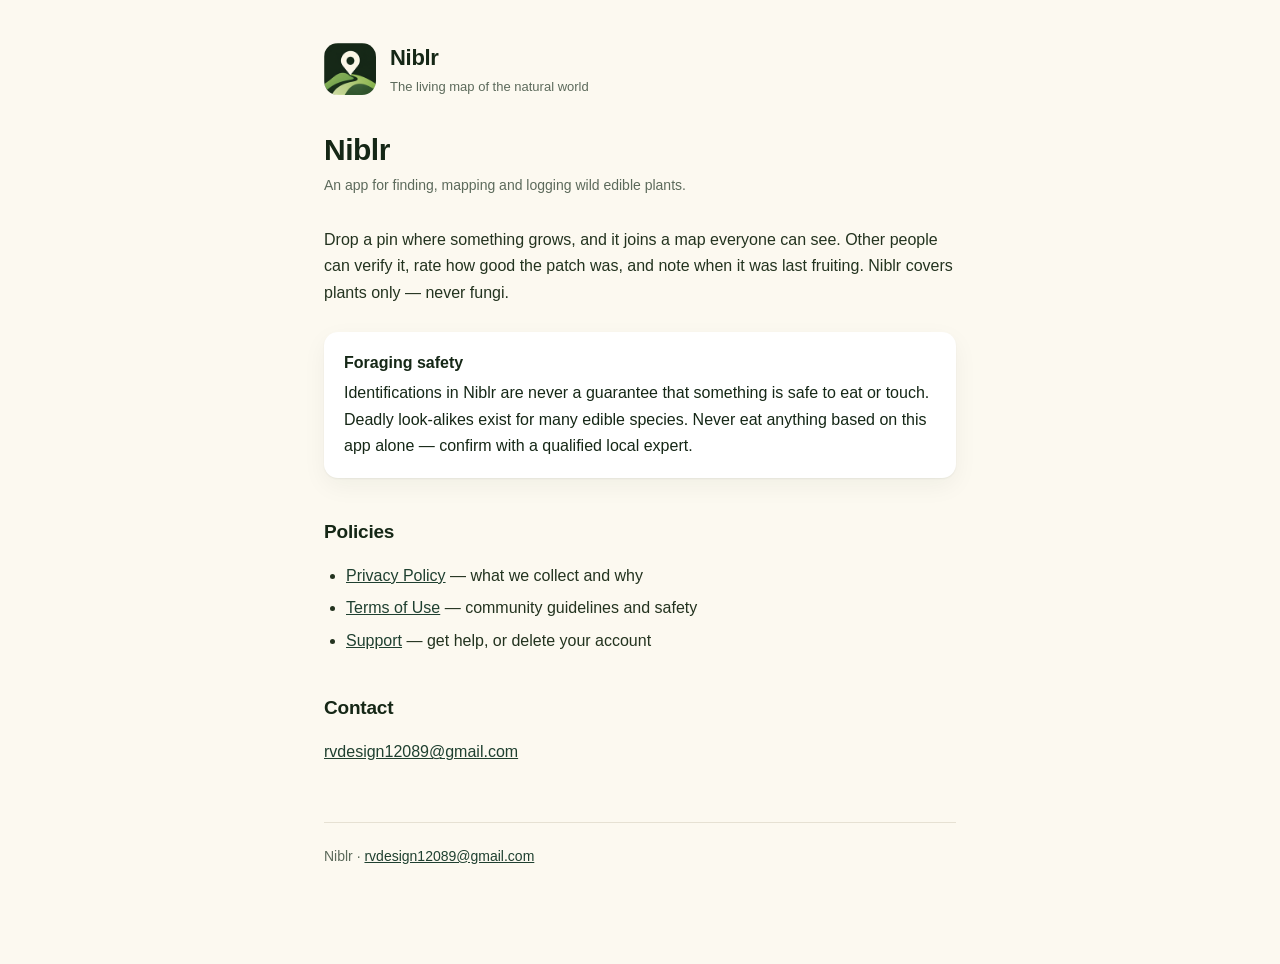
==== index.html @ 9a1eea9a "Niblr legal pages: privacy policy, terms of use, support" ====
<!doctype html>
<html lang="en">
<head>
<meta charset="utf-8">
<meta name="viewport" content="width=device-width, initial-scale=1">
<title>Niblr</title>
<link rel="icon" href="icon.png">
<link rel="stylesheet" href="style.css">
</head>
<body>
<div class="wrap">

<header>
  <img src="icon.png" alt="">
  <div>
    <div class="name">Niblr</div>
    <div class="kicker">The living map of the natural world</div>
  </div>
</header>

<h1>Niblr</h1>
<p class="updated">An app for finding, mapping and logging wild edible plants.</p>

<p>Drop a pin where something grows, and it joins a map everyone can see.
Other people can verify it, rate how good the patch was, and note when it was
last fruiting. Niblr covers plants only — never fungi.</p>

<div class="note">
  <strong>Foraging safety</strong>
  Identifications in Niblr are never a guarantee that something is safe to eat
  or touch. Deadly look-alikes exist for many edible species. Never eat
  anything based on this app alone — confirm with a qualified local expert.
</div>

<h2>Policies</h2>
<ul>
  <li><a href="privacy.html">Privacy Policy</a> — what we collect and why</li>
  <li><a href="terms.html">Terms of Use</a> — community guidelines and safety</li>
  <li><a href="support.html">Support</a> — get help, or delete your account</li>
</ul>

<h2>Contact</h2>
<p><a href="mailto:rvdesign12089@gmail.com">rvdesign12089@gmail.com</a></p>

<footer>Niblr · <a href="mailto:rvdesign12089@gmail.com">rvdesign12089@gmail.com</a></footer>

</div>
</body>
</html>
---- style.css ----
/* Niblr legal pages. Self-contained: no CDNs, no fonts to fetch, no scripts. */
:root {
  --paper: #fcf9f0;
  --ink: #152716;
  --muted: #5c6a5b;
  --rule: #e6e1d3;
  --accent: #1f4030;
}
* { box-sizing: border-box; }
body {
  margin: 0;
  background: var(--paper);
  color: var(--ink);
  font: 16px/1.65 -apple-system, BlinkMacSystemFont, "Segoe UI", Roboto, Helvetica, Arial, sans-serif;
  -webkit-text-size-adjust: 100%;
}
.wrap { max-width: 680px; margin: 0 auto; padding: 40px 24px 96px; }
header { display: flex; align-items: center; gap: 14px; margin-bottom: 34px; }
header img { width: 52px; height: 52px; border-radius: 14px; display: block; }
header .name { font-size: 22px; font-weight: 700; letter-spacing: -0.3px; }
header .kicker { font-size: 13px; color: var(--muted); }
h1 { font-size: 30px; line-height: 1.2; letter-spacing: -0.5px; margin: 0 0 6px; }
h2 { font-size: 19px; margin: 38px 0 10px; letter-spacing: -0.2px; }
h3 { font-size: 16px; margin: 24px 0 6px; }
p, li { color: #23331f; }
.updated { color: var(--muted); font-size: 14px; margin: 0 0 30px; }
a { color: var(--accent); }
ul { padding-left: 22px; }
li { margin: 6px 0; }
.note {
  background: #fff;
  border-radius: 14px;
  padding: 18px 20px;
  margin: 26px 0;
  box-shadow: 0 1px 2px rgba(21, 39, 22, 0.06), 0 8px 24px rgba(21, 39, 22, 0.05);
}
.note strong { display: block; margin-bottom: 4px; }
nav.links { display: flex; flex-wrap: wrap; gap: 10px 18px; margin: 30px 0 0; font-size: 15px; }
footer {
  margin-top: 56px; padding-top: 22px;
  border-top: 1px solid var(--rule);
  color: var(--muted); font-size: 14px;
}
table { border-collapse: collapse; width: 100%; margin: 14px 0; font-size: 15px; }
th, td { text-align: left; padding: 10px 12px; border-bottom: 1px solid var(--rule); vertical-align: top; }
th { font-weight: 600; }
.scroll { overflow-x: auto; }
@media (prefers-color-scheme: dark) {
  :root { --paper: #11190f; --ink: #eef0e6; --muted: #9aa696; --rule: #29331f; --accent: #a9c9a0; }
  p, li { color: #dfe4d5; }
  .note { background: #18220f; box-shadow: none; }
}
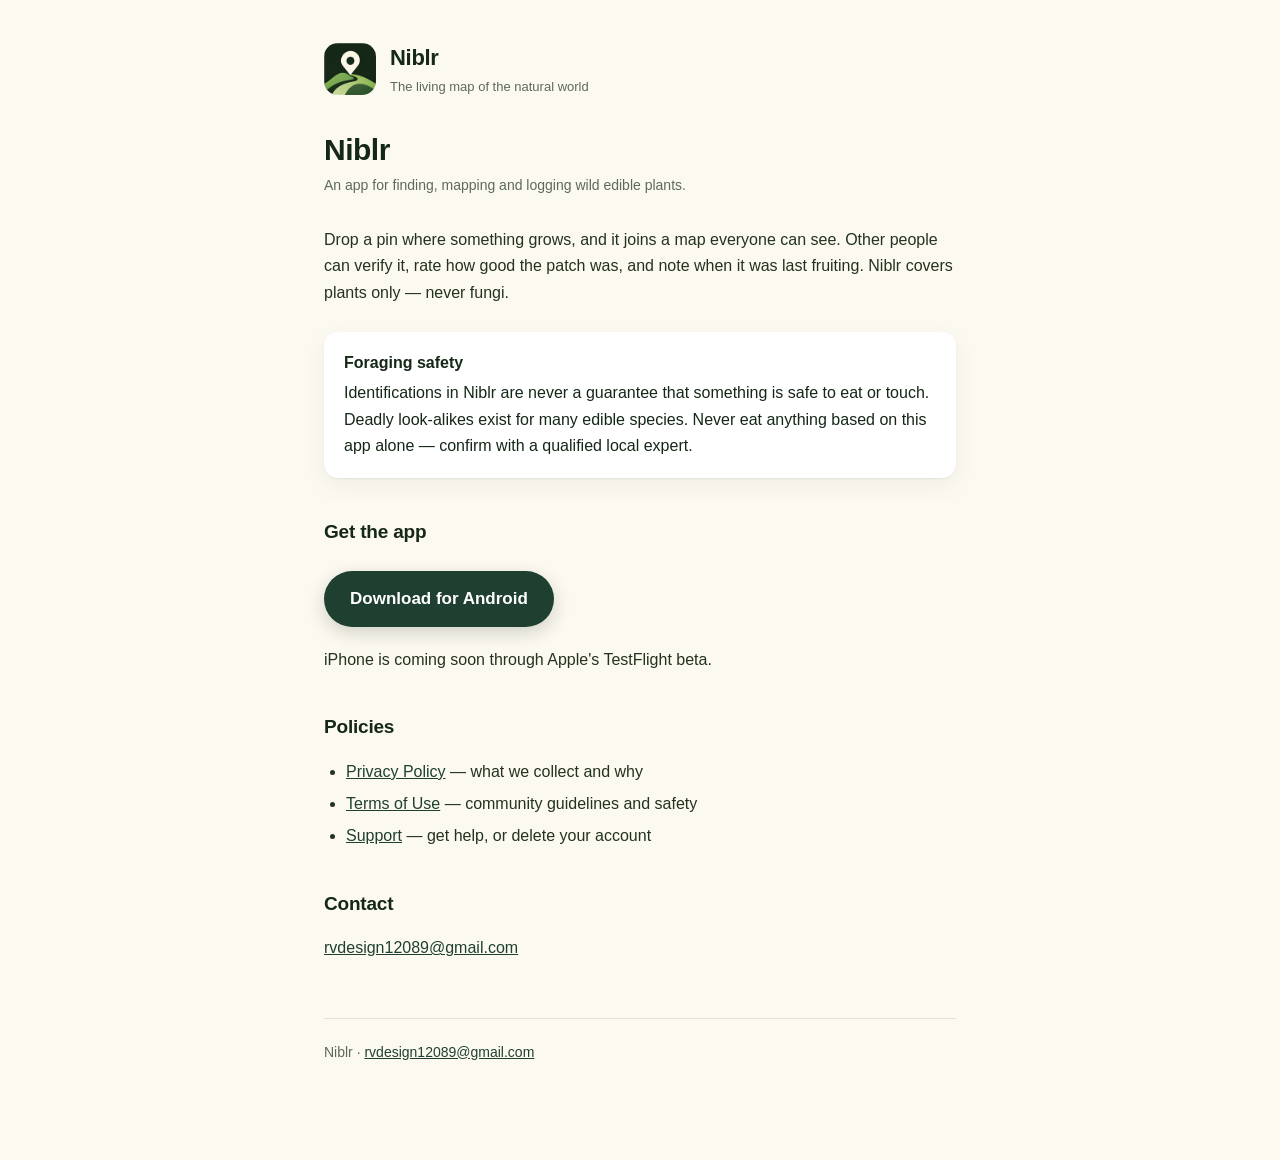
==== commit 79cc99e3: "Add Android download page Download button (latest GitHub release), install steps, safety note and fi" ====
--- a/index.html
+++ b/index.html
@@ -32,6 +32,10 @@
   anything based on this app alone — confirm with a qualified local expert.
 </div>
 
+<h2>Get the app</h2>
+<p><a class="button" href="android.html">Download for Android</a></p>
+<p>iPhone is coming soon through Apple's TestFlight beta.</p>
+
 <h2>Policies</h2>
 <ul>
   <li><a href="privacy.html">Privacy Policy</a> — what we collect and why</li>
--- a/style.css
+++ b/style.css
@@ -36,6 +36,21 @@
 }
 .note strong { display: block; margin-bottom: 4px; }
 nav.links { display: flex; flex-wrap: wrap; gap: 10px 18px; margin: 30px 0 0; font-size: 15px; }
+.button {
+  display: inline-block;
+  background: var(--accent);
+  color: #fff;
+  font-weight: 600;
+  font-size: 17px;
+  text-decoration: none;
+  padding: 14px 26px;
+  border-radius: 999px;
+  margin: 8px 0 4px;
+  box-shadow: 0 6px 18px rgba(21, 39, 22, 0.18);
+}
+.button:hover { filter: brightness(1.08); }
+ol { padding-left: 22px; }
+.fine { color: var(--muted); font-size: 12.5px; margin-top: 28px; word-break: break-all; }
 footer {
   margin-top: 56px; padding-top: 22px;
   border-top: 1px solid var(--rule);
@@ -49,4 +64,5 @@
   :root { --paper: #11190f; --ink: #eef0e6; --muted: #9aa696; --rule: #29331f; --accent: #a9c9a0; }
   p, li { color: #dfe4d5; }
   .note { background: #18220f; box-shadow: none; }
+  .button { color: #11190f; box-shadow: none; }
 }
